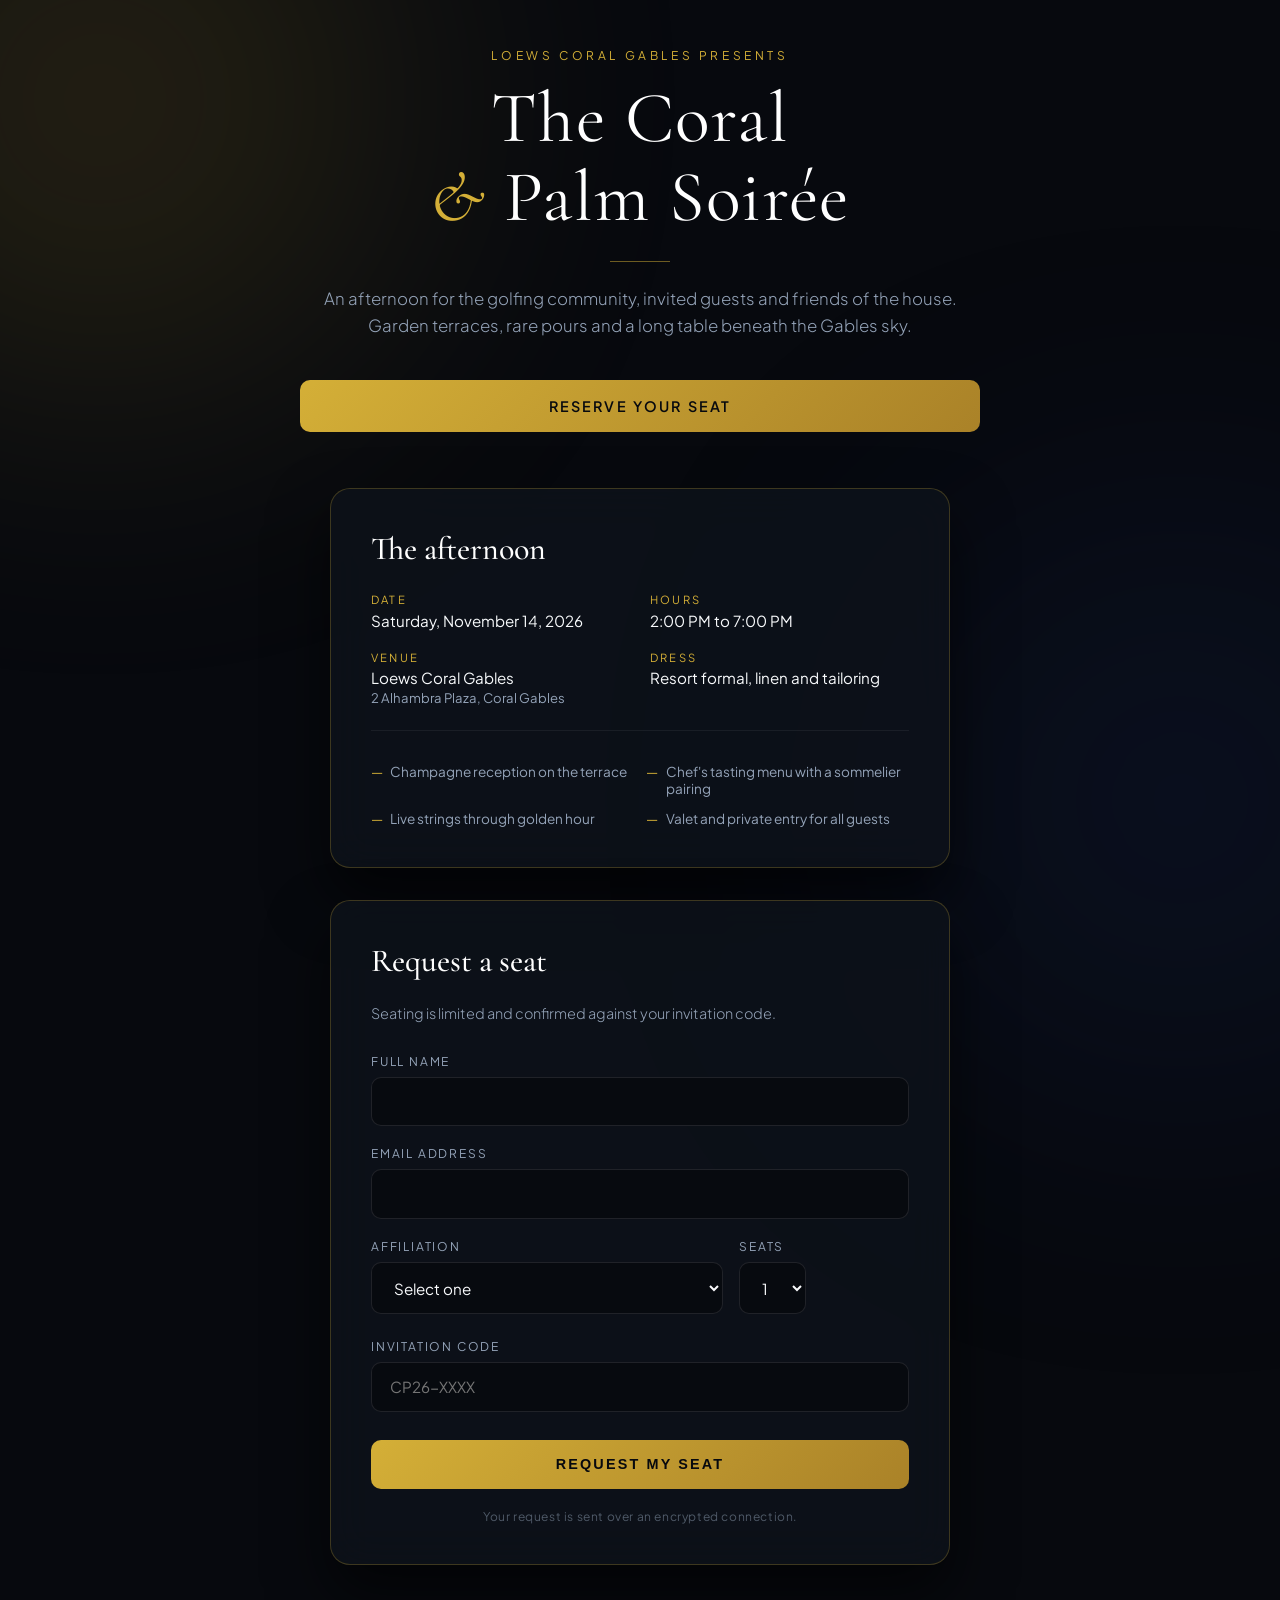
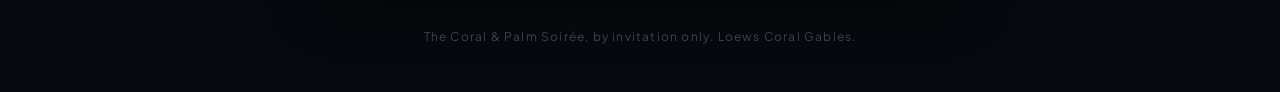
==== index.html @ dba637ed "Add index.html for Coral & Palm Soirée event This file contains the complete HTML structure for the " ====
<!DOCTYPE html>
<html lang="en">
<head>
<meta charset="UTF-8">
<meta name="viewport" content="width=device-width, initial-scale=1">
<title>The Coral &amp; Palm Soirée | Loews Coral Gables</title>
<meta name="description" content="An invitation only afternoon at Loews Coral Gables. November 14, 2026.">
<meta name="robots" content="noindex, nofollow">
<link rel="preconnect" href="https://fonts.googleapis.com">
<link rel="preconnect" href="https://fonts.gstatic.com" crossorigin>
<link href="https://fonts.googleapis.com/css2?family=Cormorant+Garamond:ital,wght@0,300;0,400;0,500;1,300;1,400&family=Plus+Jakarta+Sans:wght@300;400;500;600&display=swap" rel="stylesheet">
<link rel="stylesheet" href="style.css">
</head>
<body>
<div class="glow glow-a" aria-hidden="true"></div>
<div class="glow glow-b" aria-hidden="true"></div>

<header class="hero">
  <p class="host">Loews Coral Gables presents</p>
  <h1>The Coral<br><span class="amp">&amp;</span> Palm Soirée</h1>
  <div class="rule" aria-hidden="true"></div>
  <p class="lede">An afternoon for the golfing community, invited guests and friends of the house. Garden terraces, rare pours and a long table beneath the Gables sky.</p>
  <a class="cta" href="#reserve">Reserve your seat</a>
</header>

<main>
  <section class="details glass" aria-labelledby="details-title">
    <h2 id="details-title">The afternoon</h2>
    <dl>
      <div><dt>Date</dt><dd>Saturday, November 14, 2026</dd></div>
      <div><dt>Hours</dt><dd>2:00 PM to 7:00 PM</dd></div>
      <div><dt>Venue</dt><dd>Loews Coral Gables<br><span>2 Alhambra Plaza, Coral Gables</span></dd></div>
      <div><dt>Dress</dt><dd>Resort formal, linen and tailoring</dd></div>
    </dl>
    <ul class="atmosphere">
      <li>Champagne reception on the terrace</li>
      <li>Chef's tasting menu with a sommelier pairing</li>
      <li>Live strings through golden hour</li>
      <li>Valet and private entry for all guests</li>
    </ul>
  </section>

  <section class="reserve glass" id="reserve" aria-labelledby="reserve-title">
    <div class="panel" id="formPanel">
      <h2 id="reserve-title">Request a seat</h2>
      <p class="sub">Seating is limited and confirmed against your invitation code.</p>
      <form id="rsvpForm" novalidate>
        <div class="field">
          <label for="name">Full name</label>
          <input id="name" name="name" type="text" autocomplete="name" required>
          <small class="err" id="err-name" role="alert"></small>
        </div>
        <div class="field">
          <label for="email">Email address</label>
          <input id="email" name="email" type="email" autocomplete="email" required>
          <small class="err" id="err-email" role="alert"></small>
        </div>
        <div class="row">
          <div class="field">
            <label for="affiliation">Affiliation</label>
            <select id="affiliation" name="affiliation" required>
              <option value="" selected disabled>Select one</option>
              <option>Miami Country Club / Golfing Community</option>
              <option>Invited VIP Guest</option>
              <option>Official Media / Partner</option>
            </select>
            <small class="err" id="err-affiliation" role="alert"></small>
          </div>
          <div class="field narrow">
            <label for="party">Seats</label>
            <select id="party" name="party">
              <option>1</option><option>2</option><option>3</option><option>4</option>
            </select>
          </div>
        </div>
        <div class="field">
          <label for="code">Invitation code</label>
          <input id="code" name="code" type="text" autocomplete="off" placeholder="CP26-XXXX" required>
          <small class="err" id="err-code" role="alert"></small>
        </div>
        <button type="submit" class="cta full" id="submitBtn">Request my seat</button>
        <p class="secure">Your request is sent over an encrypted connection.</p>
      </form>
    </div>

    <div class="panel hidden" id="loadingPanel" aria-live="polite">
      <div class="seal" aria-hidden="true"><span></span></div>
      <h2>Securing your seat</h2>
      <p class="status" id="statusText">Encrypting your request</p>
      <div class="bar" aria-hidden="true"><i id="barFill"></i></div>
    </div>

    <div class="panel hidden" id="successPanel" aria-live="polite">
      <div class="check" aria-hidden="true">
        <svg viewBox="0 0 52 52"><circle cx="26" cy="26" r="24"/><path d="M15 27l8 8 14-16"/></svg>
      </div>
      <h2>Your seat is reserved</h2>
      <p class="sub" id="successMsg"></p>
      <dl class="summary">
        <div><dt>Reference</dt><dd id="sumRef"></dd></div>
        <div><dt>Guest</dt><dd id="sumName"></dd></div>
        <div><dt>Affiliation</dt><dd id="sumAff"></dd></div>
        <div><dt>Seats</dt><dd id="sumParty"></dd></div>
      </dl>
      <div class="actions">
        <button type="button" class="cta full" id="calBtn">Add to calendar</button>
        <button type="button" class="ghost" id="resetBtn">Reserve another seat</button>
      </div>
    </div>
  </section>
</main>

<footer>
  <p>The Coral &amp; Palm Soirée, by invitation only. Loews Coral Gables.</p>
</footer>
<script src="script.js"></script>
</body>
  </html>
---- style.css ----
:root {
    --bg-obsidian: #07090e;
    --bg-card: rgba(14, 18, 27, 0.85);
    --gold-primary: #d4af37;
    --gold-light: #f3e5ab;
    --gold-dark: #aa8228;
    --text-main: #f8fafc;
    --text-muted: #94a3b8;
    --border-gold: rgba(212, 175, 55, 0.25);
    --border-gold-focus: rgba(212, 175, 55, 0.7);
    --transition-smooth: all 0.4s cubic-bezier(0.16, 1, 0.3, 1);
}

* {
    box-sizing: border-box;
    margin: 0;
    padding: 0;
}

body {
    font-family: 'Plus Jakarta Sans', sans-serif;
    background-color: var(--bg-obsidian);
    color: var(--text-main);
    min-height: 100vh;
    display: flex;
    flex-direction: column;
    align-items: center;
    justify-content: flex-start;
    padding: 3rem 1rem;
    position: relative;
    overflow-x: hidden;
}

/* Atmospheric Ambient Glows */
.glow {
    position: fixed;
    width: 600px;
    height: 600px;
    border-radius: 50%;
    filter: blur(140px);
    z-index: -2;
    opacity: 0.15;
}
.glow-a { top: -200px; left: -200px; background: var(--gold-primary); }
.glow-b { bottom: -200px; right: -200px; background: #1e3a8a; }

/* Hero Section */
.hero {
    text-align: center;
    max-width: 680px;
    margin-bottom: 3.5rem;
}

.host {
    font-size: 0.75rem;
    text-transform: uppercase;
    letter-spacing: 0.3em;
    color: var(--gold-primary);
    margin-bottom: 1rem;
}

h1 {
    font-family: 'Cormorant Garamond', serif;
    font-size: clamp(2.8rem, 6vw, 4.5rem);
    font-weight: 400;
    line-height: 1.1;
    letter-spacing: 0.02em;
    color: #ffffff;
    margin-bottom: 1.25rem;
}

h1 .amp {
    font-style: italic;
    color: var(--gold-primary);
}

.rule {
    width: 60px;
    height: 1px;
    background: var(--gold-primary);
    margin: 1.5rem auto;
    opacity: 0.5;
}

.lede {
    font-size: 1.05rem;
    color: var(--text-muted);
    line-height: 1.6;
    margin-bottom: 2rem;
    font-weight: 300;
}

/* Layout Containers */
main {
    width: 100%;
    max-width: 620px;
    display: flex;
    flex-direction: column;
    gap: 2rem;
}

.glass {
    background: var(--bg-card);
    backdrop-filter: blur(20px);
    -webkit-backdrop-filter: blur(20px);
    border: 1px solid var(--border-gold);
    border-radius: 20px;
    padding: 2.5rem;
    box-shadow: 0 30px 60px rgba(0, 0, 0, 0.6);
}

/* Event Details Card */
.details h2, .panel h2 {
    font-family: 'Cormorant Garamond', serif;
    font-size: 2rem;
    font-weight: 500;
    margin-bottom: 1.5rem;
    color: #fff;
}

.details dl {
    display: grid;
    grid-template-columns: 1fr 1fr;
    gap: 1.25rem;
    margin-bottom: 2rem;
    padding-bottom: 1.5rem;
    border-bottom: 1px solid rgba(255, 255, 255, 0.06);
}

.details dt {
    font-size: 0.7rem;
    text-transform: uppercase;
    letter-spacing: 0.2em;
    color: var(--gold-primary);
    margin-bottom: 0.3rem;
}

.details dd {
    font-size: 0.95rem;
    color: var(--text-main);
    font-weight: 400;
}

.details dd span {
    display: block;
    font-size: 0.82rem;
    color: var(--text-muted);
    margin-top: 0.1rem;
}

.atmosphere {
    list-style: none;
    display: grid;
    grid-template-columns: 1fr 1fr;
    gap: 0.8rem;
}

.atmosphere li {
    font-size: 0.85rem;
    color: var(--text-muted);
    position: relative;
    padding-left: 1.2rem;
}

.atmosphere li::before {
    content: "—";
    position: absolute;
    left: 0;
    color: var(--gold-primary);
}

/* Form Styling */
.sub {
    font-size: 0.9rem;
    color: var(--text-muted);
    margin-bottom: 2rem;
    font-weight: 300;
}

.field {
    margin-bottom: 1.25rem;
}

.field.narrow {
    max-width: 120px;
}

.row {
    display: flex;
    gap: 1rem;
}

label {
    display: block;
    font-size: 0.75rem;
    text-transform: uppercase;
    letter-spacing: 0.15em;
    color: var(--text-muted);
    margin-bottom: 0.5rem;
}

input, select {
    width: 100%;
    padding: 0.9rem 1.1rem;
    background: rgba(7, 9, 14, 0.8);
    border: 1px solid rgba(255, 255, 255, 0.1);
    border-radius: 10px;
    color: var(--text-main);
    font-family: 'Plus Jakarta Sans', sans-serif;
    font-size: 0.95rem;
    transition: var(--transition-smooth);
}

input:focus, select:focus {
    outline: none;
    border-color: var(--border-gold-focus);
    background: rgba(7, 9, 14, 0.95);
    box-shadow: 0 0 0 4px rgba(212, 175, 55, 0.12);
}

select option {
    background: #07090e;
    color: var(--text-main);
}

.err {
    font-size: 0.75rem;
    color: #f87171;
    margin-top: 0.3rem;
    display: block;
}

/* Buttons */
.cta {
    display: inline-block;
    width: 100%;
    padding: 1.05rem;
    background: linear-gradient(135deg, var(--gold-primary), var(--gold-dark));
    color: #07090e;
    font-weight: 600;
    font-size: 0.9rem;
    text-transform: uppercase;
    letter-spacing: 0.15em;
    border: none;
    border-radius: 10px;
    cursor: pointer;
    text-align: center;
    text-decoration: none;
    transition: var(--transition-smooth);
    margin-top: 0.5rem;
}

.cta:hover {
    background: linear-gradient(135deg, var(--gold-light), var(--gold-primary));
    transform: translateY(-2px);
    box-shadow: 0 10px 25px rgba(212, 175, 55, 0.3);
}

.secure {
    text-align: center;
    font-size: 0.75rem;
    color: rgba(148, 163, 184, 0.5);
    margin-top: 1.25rem;
    letter-spacing: 0.05em;
}

/* States & Panels */
.hidden {
    display: none !important;
}

.panel {
    transition: var(--transition-smooth);
}

/* Loading & Success States */
#loadingPanel {
    text-align: center;
    padding: 3rem 1rem;
}

.seal {
    width: 60px;
    height: 60px;
    border: 2px solid var(--border-gold);
    border-radius: 50%;
    margin: 0 auto 1.5rem;
    display: flex;
    align-items: center;
    justify-content: center;
    animation: pulseGlow 2s infinite ease-in-out;
}

.seal span {
    width: 10px;
    height: 10px;
    background: var(--gold-primary);
    border-radius: 50%;
}

.bar {
    width: 100%;
    max-width: 240px;
    height: 2px;
    background: rgba(255, 255, 255, 0.1);
    margin: 1.5rem auto 0;
    border-radius: 2px;
    overflow: hidden;
}

.bar i {
    display: block;
    width: 0%;
    height: 100%;
    background: var(--gold-primary);
    animation: loadBar 1.5s forwards cubic-bezier(0.16, 1, 0.3, 1);
}

.check {
    width: 60px;
    height: 60px;
    background: rgba(212, 175, 55, 0.1);
    border: 1px solid var(--gold-primary);
    border-radius: 50%;
    margin: 0 auto 1.5rem;
    display: flex;
    align-items: center;
    justify-content: center;
}

.check svg {
    width: 28px;
    height: 28px;
    stroke: var(--gold-primary);
    fill: none;
    stroke-width: 2;
}

.summary {
    background: rgba(7, 9, 14, 0.5);
    border: 1px solid rgba(255, 255, 255, 0.05);
    border-radius: 12px;
    padding: 1.25rem;
    margin: 1.5rem 0;
    display: grid;
    grid-template-columns: 1fr 1fr;
    gap: 1rem;
    text-align: left;
}

.summary dt {
    font-size: 0.68rem;
    text-transform: uppercase;
    letter-spacing: 0.15em;
    color: var(--gold-primary);
    margin-bottom: 0.2rem;
}

.summary dd {
    font-size: 0.9rem;
    color: #fff;
    font-weight: 500;
}

.ghost {
    background: transparent;
    border: 1px solid var(--border-gold);
    color: var(--gold-primary);
    width: 100%;
    padding: 0.9rem;
    border-radius: 10px;
    font-size: 0.85rem;
    text-transform: uppercase;
    letter-spacing: 0.1em;
    cursor: pointer;
    margin-top: 0.75srem;
    transition: var(--transition-smooth);
}

.ghost:hover {
    background: rgba(212, 175, 55, 0.08);
    border-color: var(--gold-primary);
}

footer {
    text-align: center;
    margin-top: 4rem;
    font-size: 0.75rem;
    color: rgba(148, 163, 184, 0.4);
    letter-spacing: 0.1em;
}

@keyframes loadBar {
    to { width: 100%; }
}

@keyframes pulseGlow {
    0%, 100% { box-shadow: 0 0 0 0 rgba(212, 175, 55, 0.2); }
    50% { box-shadow: 0 0 0 15px rgba(212, 175, 55, 0); }
}

@media(max-width: 600px) {
    .details dl, .atmosphere {
        grid-template-columns: 1fr;
    }
}
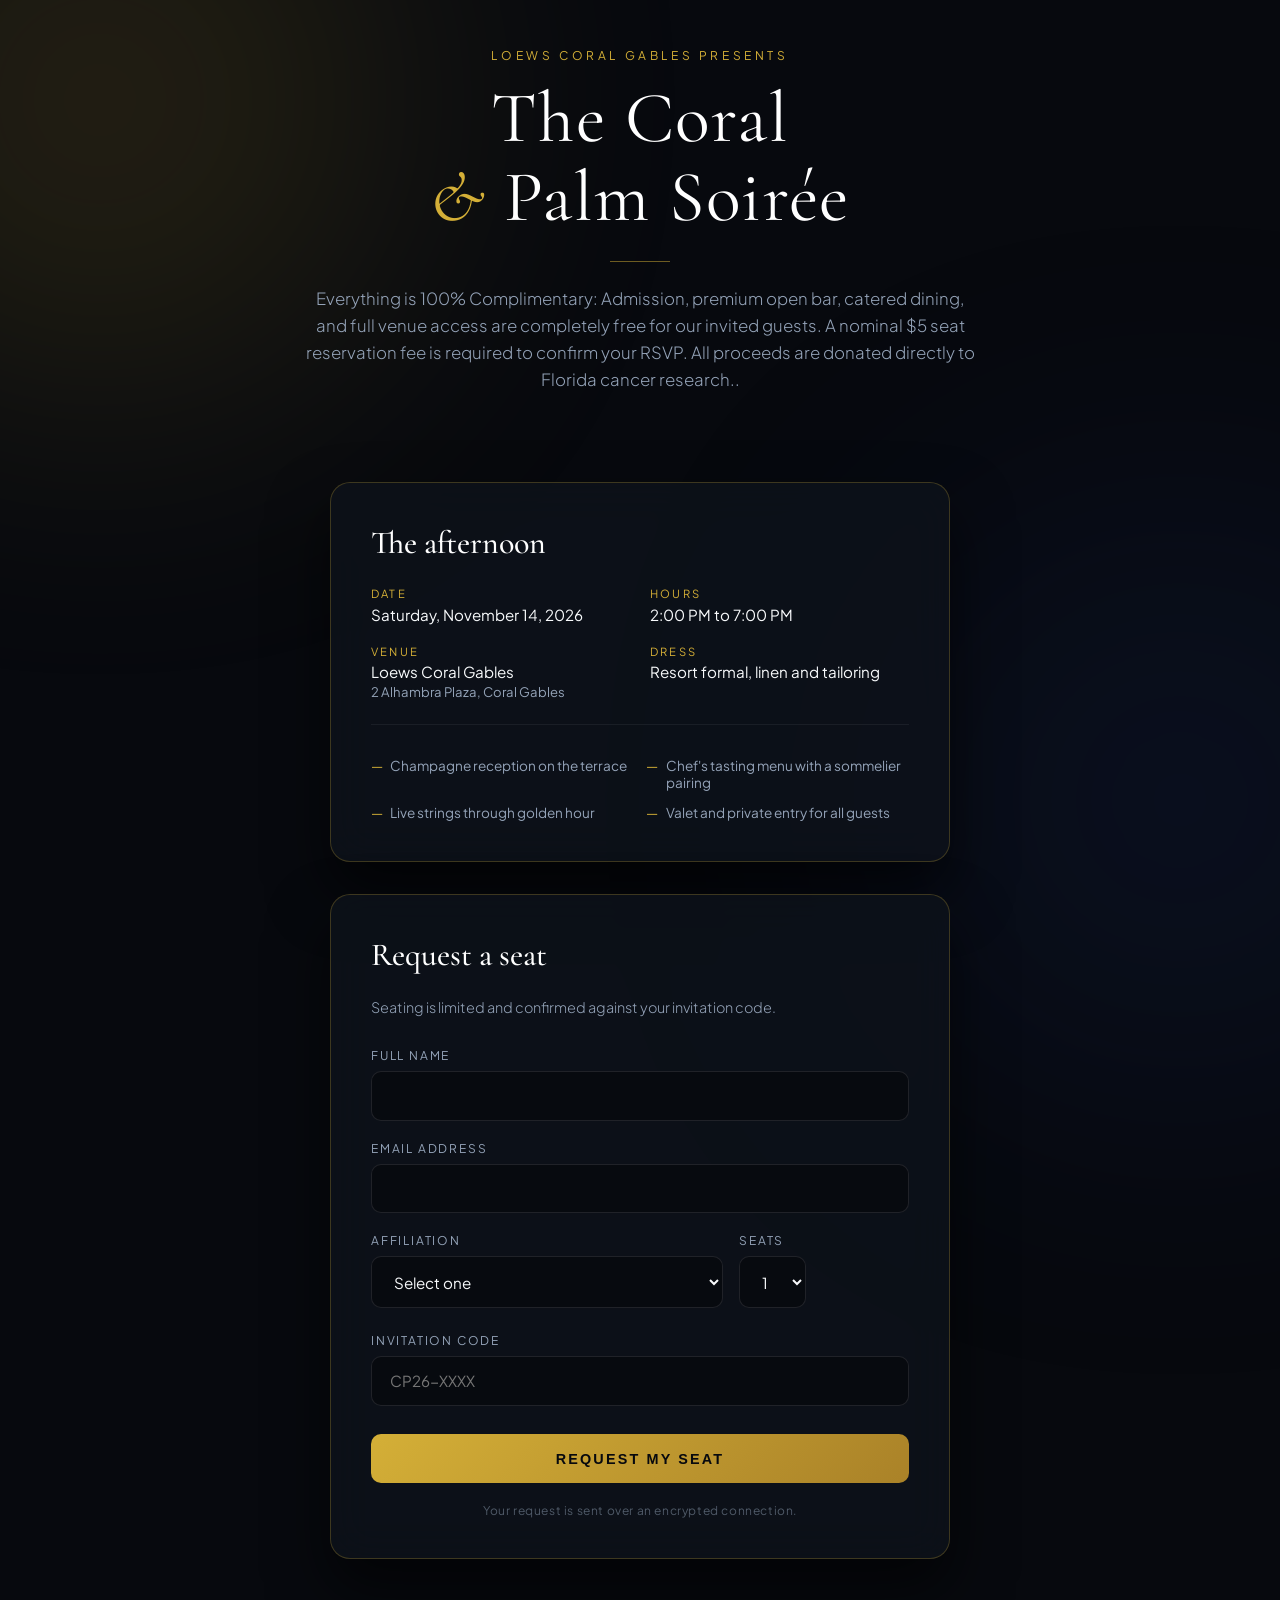
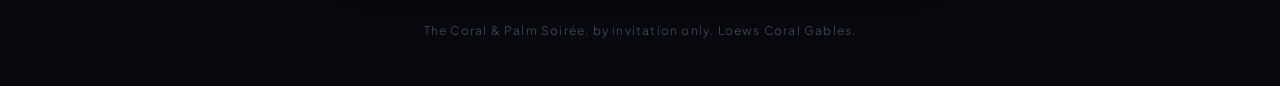
==== commit 2a2e57e6: "Revise event details and reservation information Updated event description and added reservation fee" ====
--- a/index.html
+++ b/index.html
@@ -19,8 +19,8 @@
   <p class="host">Loews Coral Gables presents</p>
   <h1>The Coral<br><span class="amp">&amp;</span> Palm Soirée</h1>
   <div class="rule" aria-hidden="true"></div>
-  <p class="lede">An afternoon for the golfing community, invited guests and friends of the house. Garden terraces, rare pours and a long table beneath the Gables sky.</p>
-  <a class="cta" href="#reserve">Reserve your seat</a>
+  <p class="lede">Everything is 100% Complimentary: Admission, premium open bar, catered dining, and full venue access are completely free for our invited guests.
+A nominal $5 seat reservation fee is required to confirm your RSVP. All proceeds are donated directly to Florida cancer research..</p>
 </header>
 
 <main>
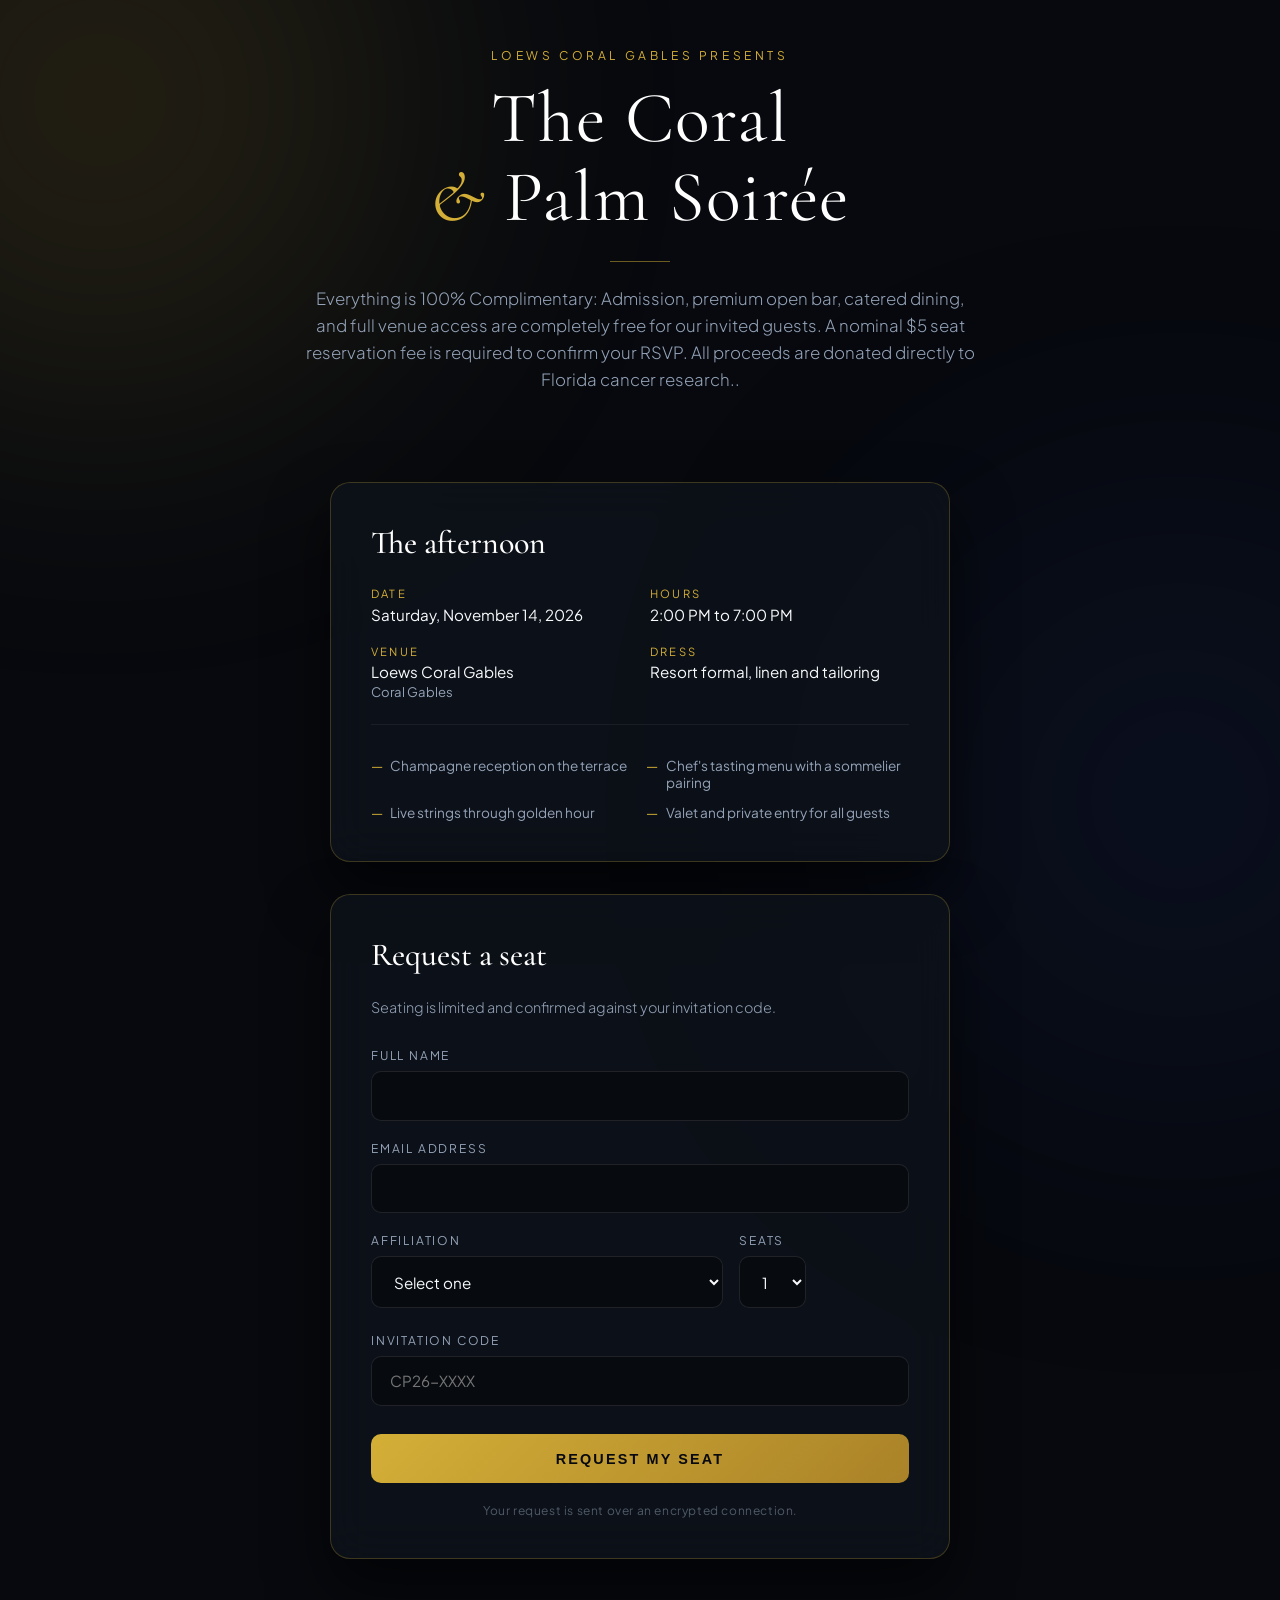
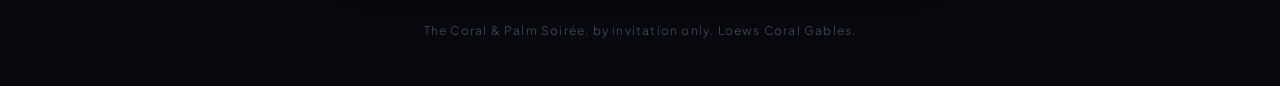
==== commit 126bcaf3: "Modify venue details in index.html Updated venue address details in index.html." ====
--- a/index.html
+++ b/index.html
@@ -29,7 +29,7 @@
     <dl>
       <div><dt>Date</dt><dd>Saturday, November 14, 2026</dd></div>
       <div><dt>Hours</dt><dd>2:00 PM to 7:00 PM</dd></div>
-      <div><dt>Venue</dt><dd>Loews Coral Gables<br><span>2 Alhambra Plaza, Coral Gables</span></dd></div>
+      <div><dt>Venue</dt><dd>Loews Coral Gables<br><span>Coral Gables</span></dd></div>
       <div><dt>Dress</dt><dd>Resort formal, linen and tailoring</dd></div>
     </dl>
     <ul class="atmosphere">
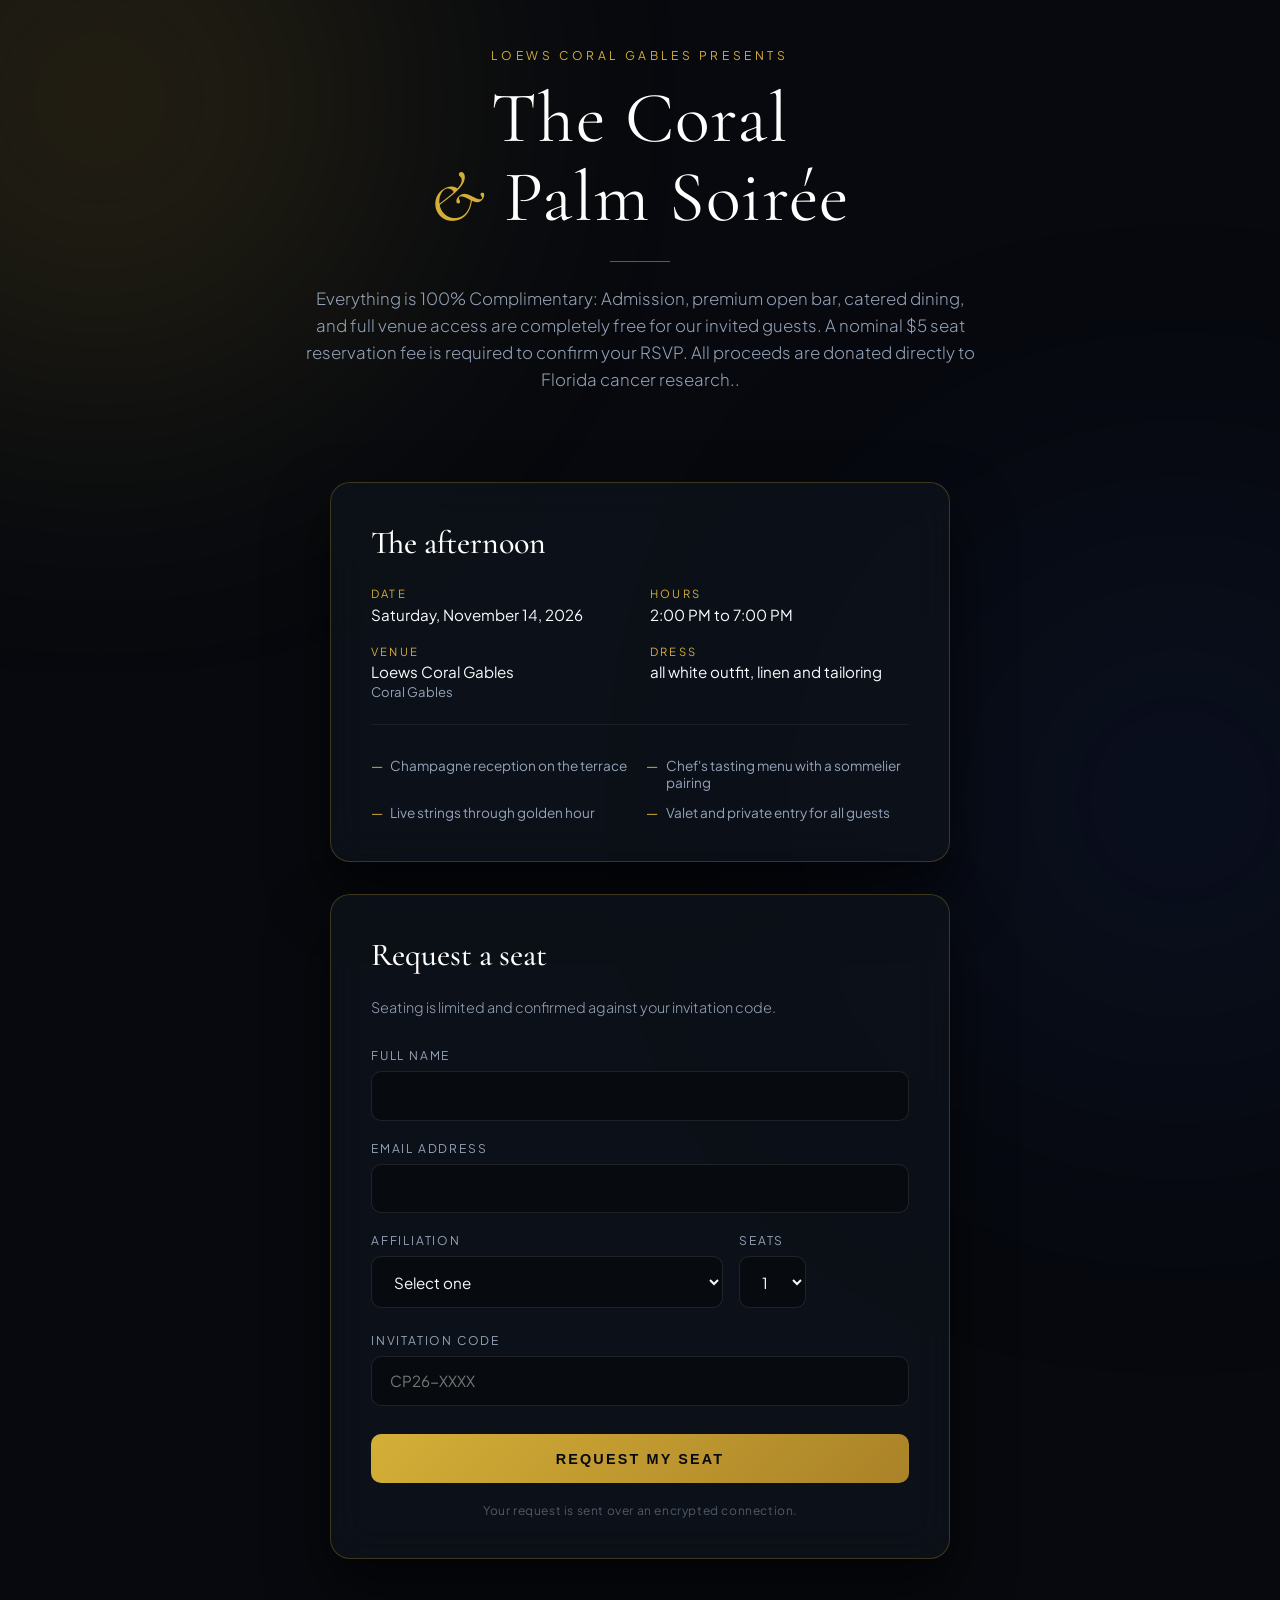
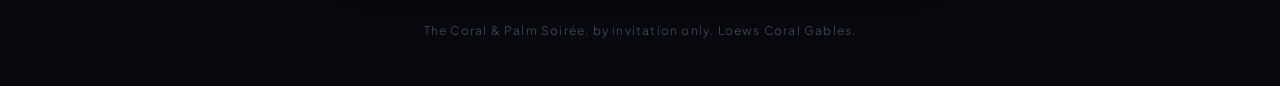
==== commit 4dc11dbd: "Update dress code description in index.html" ====
--- a/index.html
+++ b/index.html
@@ -30,7 +30,7 @@
       <div><dt>Date</dt><dd>Saturday, November 14, 2026</dd></div>
       <div><dt>Hours</dt><dd>2:00 PM to 7:00 PM</dd></div>
       <div><dt>Venue</dt><dd>Loews Coral Gables<br><span>Coral Gables</span></dd></div>
-      <div><dt>Dress</dt><dd>Resort formal, linen and tailoring</dd></div>
+      <div><dt>Dress</dt><dd>all white outfit, linen and tailoring</dd></div>
     </dl>
     <ul class="atmosphere">
       <li>Champagne reception on the terrace</li>
